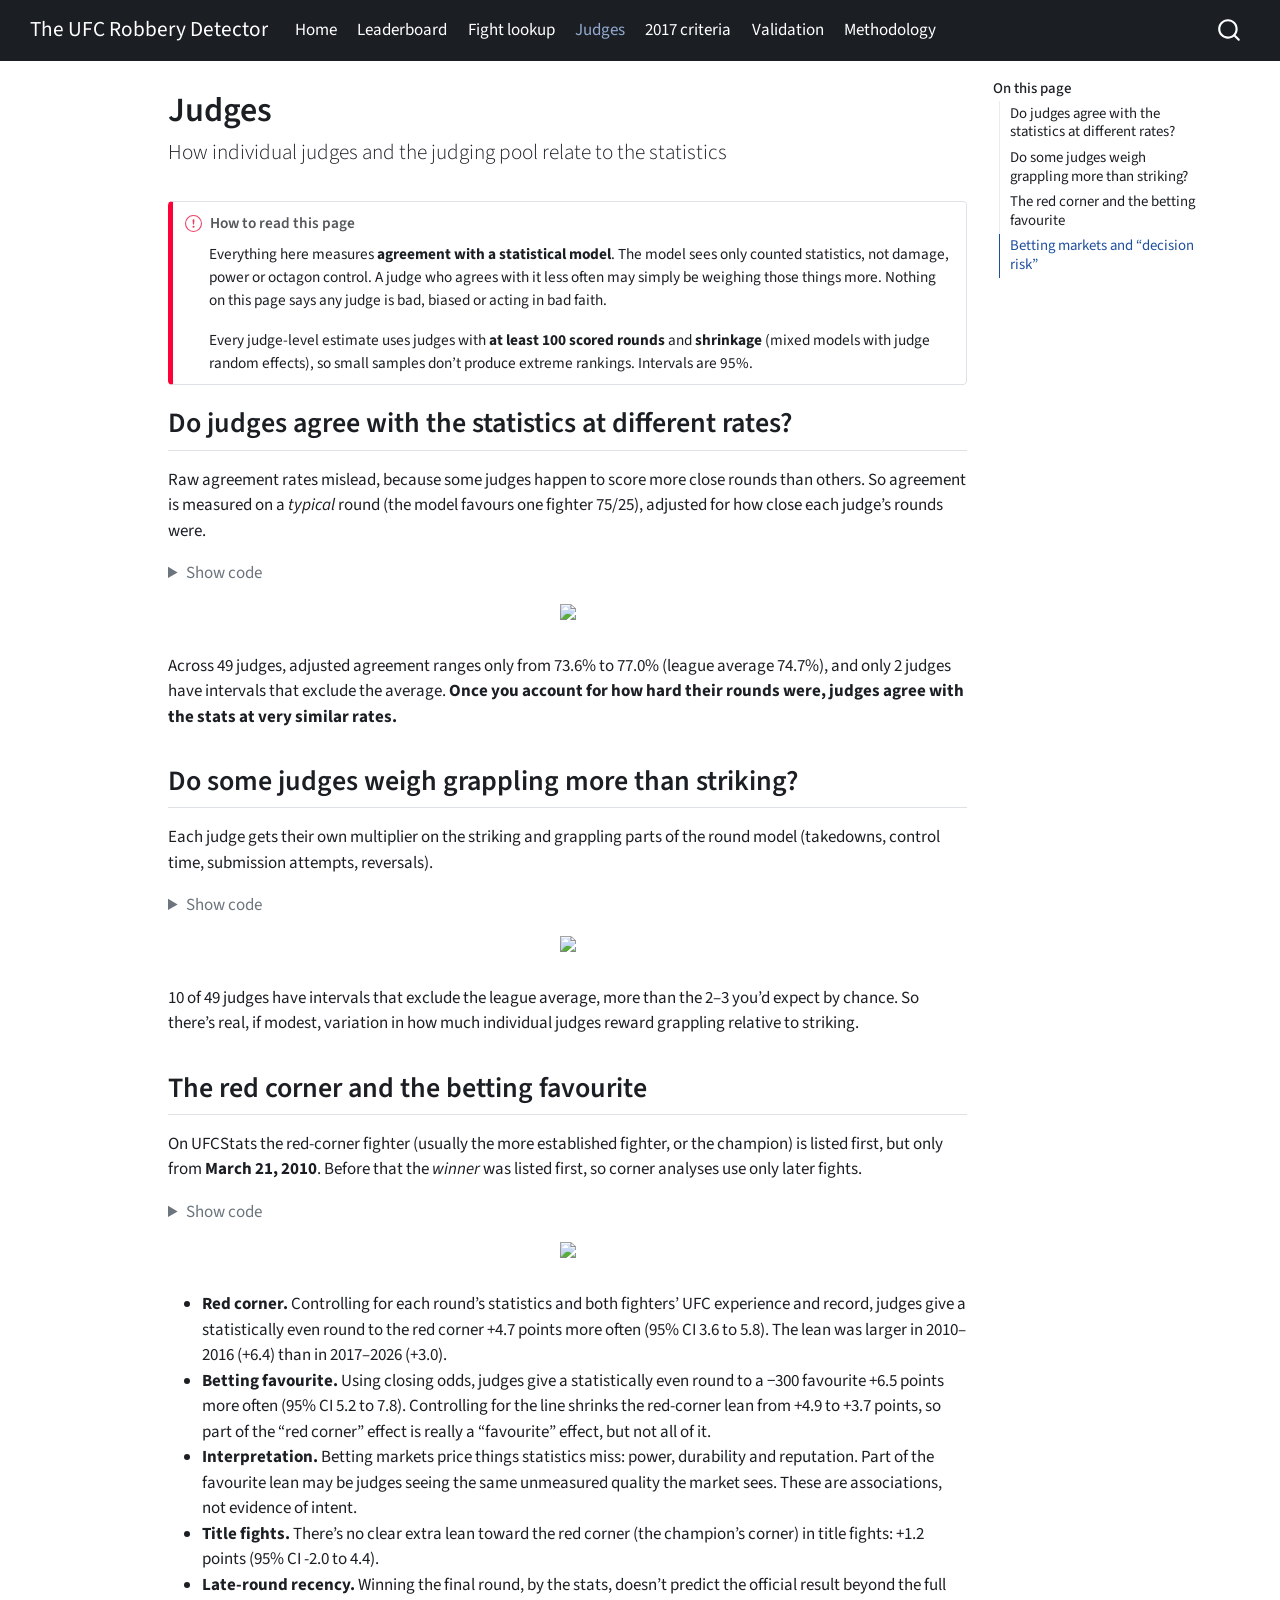
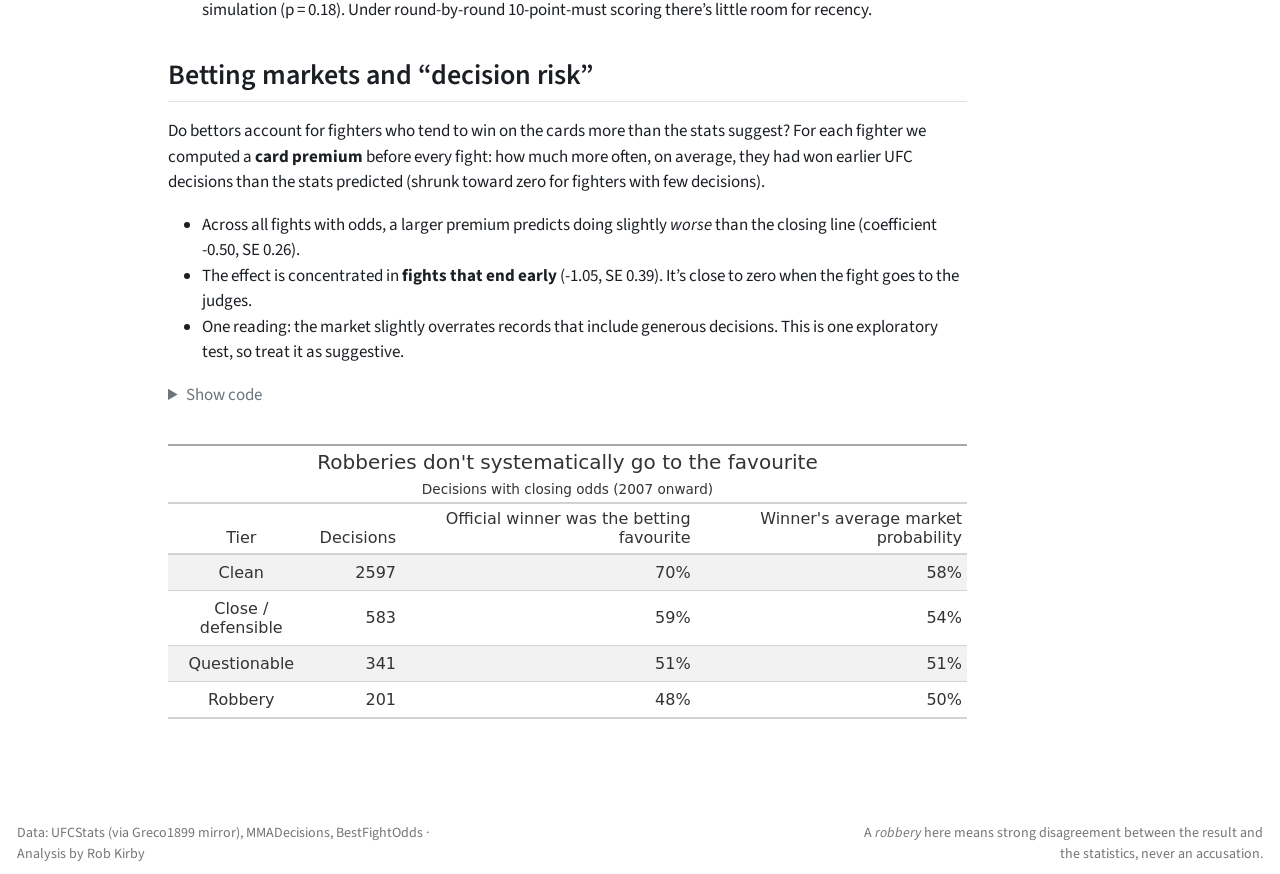
==== docs/judges.html @ ed1aa429 "Phase 7: Quarto site, committed site datasets, generated README Seven-page site (analysis/ -> docs/)" ====
<!DOCTYPE html>
<html xmlns="http://www.w3.org/1999/xhtml" lang="en" xml:lang="en"><head>

<meta charset="utf-8">
<meta name="generator" content="quarto-1.11.9">

<meta name="viewport" content="width=device-width, initial-scale=1.0, user-scalable=yes">


<title>Judges – The UFC Robbery Detector</title>
<style>
/* Default styles provided by pandoc.
** See https://pandoc.org/MANUAL.html#variables-for-html for config info.
*/
span.smallcaps{font-variant: small-caps;}
div.columns{display: flex; gap: 1.5em;}
div.column{flex: auto;}
@media screen {
div.columns{gap: min(4vw, 1.5em);}
div.column{overflow-x: auto;}
}
div.hanging-indent{margin-left: 1.5em; text-indent: -1.5em;}
ul.task-list{list-style: none;}
ul.task-list li input[type="checkbox"] {
  width: 0.8em;
  margin: 0 0.8em 0.2em -1em; /* quarto-specific, see https://github.com/quarto-dev/quarto-cli/issues/4556 */ 
  vertical-align: middle;
}
/* CSS for syntax highlighting */
html { -webkit-text-size-adjust: 100%; }
pre > code.sourceCode { white-space: pre; position: relative; }
pre > code.sourceCode > span { display: inline-block; line-height: 1.25; }
pre > code.sourceCode > span:empty { height: 1.2em; }
.sourceCode { overflow: visible; }
code.sourceCode > span { color: inherit; text-decoration: inherit; }
div.sourceCode { margin: 1em 0; }
pre.sourceCode { margin: 0; }
@media screen {
div.sourceCode { overflow: auto; }
}
@media print {
pre > code.sourceCode { white-space: pre-wrap; }
pre > code.sourceCode > span { text-indent: -5em; padding-left: 5em; }
}
pre.numberSource code
  { counter-reset: source-line 0; }
pre.numberSource code > span
  { position: relative; left: -4em; counter-increment: source-line; }
pre.numberSource code > span > a:first-child::before
  { content: counter(source-line);
    position: relative; left: -1em; text-align: right; vertical-align: baseline;
    border: none; display: inline-block;
    -webkit-touch-callout: none; -webkit-user-select: none;
    -khtml-user-select: none; -moz-user-select: none;
    -ms-user-select: none; user-select: none;
    padding: 0 4px; width: 4em;
  }
pre.numberSource { margin-left: 3em;  padding-left: 4px; }
div.sourceCode
  {   }
@media screen {
pre > code.sourceCode > span > a:first-child::before { text-decoration: underline; }
}
</style>


<script src="site_libs/quarto-nav/quarto-nav.js"></script>
<script src="site_libs/quarto-nav/headroom.min.js"></script>
<script src="site_libs/clipboard/clipboard.min.js"></script>
<script src="site_libs/quarto-search/autocomplete.umd.js"></script>
<script src="site_libs/quarto-search/fuse.min.js"></script>
<script src="site_libs/quarto-search/quarto-search.js"></script>
<meta name="quarto:offset" content="./">
<script src="site_libs/quarto-html/quarto.js" type="module"></script>
<script src="site_libs/quarto-html/tabsets/tabsets.js" type="module"></script>
<script src="site_libs/quarto-html/scrollable-regions/scrollable-regions.js" type="module"></script>
<script src="site_libs/quarto-html/popper.min.js"></script>
<script src="site_libs/quarto-html/tippy.umd.min.js"></script>
<script src="site_libs/quarto-html/anchor.min.js"></script>
<link href="site_libs/quarto-html/tippy.css" rel="stylesheet">
<link href="site_libs/quarto-html/quarto-syntax-highlighting-63b5708e65d6cd79cd7618c58d0c21e7.css" rel="stylesheet" id="quarto-text-highlighting-styles">
<script src="site_libs/bootstrap/bootstrap.min.js"></script>
<link href="site_libs/bootstrap/bootstrap-icons.css" rel="stylesheet">
<link href="site_libs/bootstrap/bootstrap-2d38182e6be079f75345b3a35d7b2d36.min.css" rel="stylesheet" append-hash="true" id="quarto-bootstrap" data-mode="light">
<script id="quarto-search-options" type="application/json">{
  "location": "navbar",
  "copy-button": false,
  "collapse-after": 3,
  "panel-placement": "end",
  "type": "overlay",
  "limit": 50,
  "keyboard-shortcut": [
    "f",
    "/",
    "s"
  ],
  "show-item-context": false,
  "language": {
    "search-no-results-text": "No results",
    "search-matching-documents-text": "matching documents",
    "search-copy-link-title": "Copy link to search",
    "search-hide-matches-text": "Hide additional matches",
    "search-more-match-text": "more match in this document",
    "search-more-matches-text": "more matches in this document",
    "search-clear-button-title": "Clear",
    "search-text-placeholder": "",
    "search-detached-cancel-button-title": "Cancel",
    "search-submit-button-title": "Submit",
    "search-label": "Search"
  }
}</script>
<style>html{ scroll-behavior: smooth; }</style>


</head>

<body class="nav-fixed quarto-light"><a id="quarto-skip-link" class="visually-hidden-focusable" href="#quarto-document-content">Skip to main content</a>

<div id="quarto-search-results"></div>
  <header id="quarto-header" class="headroom fixed-top">
    <nav class="navbar navbar-expand-lg " data-bs-theme="dark" aria-label="Site">
      <div class="navbar-container container-fluid">
      <div class="navbar-brand-container mx-auto">
    <a class="navbar-brand" href="./index.html">
    <span class="navbar-title">The UFC Robbery Detector</span>
    </a>
  </div>
          <button class="navbar-toggler" type="button" data-bs-toggle="collapse" data-bs-target="#navbarCollapse" aria-controls="navbarCollapse" aria-expanded="false" aria-label="Toggle navigation" onclick="if (window.quartoToggleHeadroom) { window.quartoToggleHeadroom(); }">
  <span class="navbar-toggler-icon"></span>
</button>
          <div class="collapse navbar-collapse" id="navbarCollapse">
            <ul class="navbar-nav navbar-nav-scroll me-auto">
  <li class="nav-item">
    <a class="nav-link" href="./index.html"> 
<span class="menu-text">Home</span></a>
  </li>  
  <li class="nav-item">
    <a class="nav-link" href="./leaderboard.html"> 
<span class="menu-text">Leaderboard</span></a>
  </li>  
  <li class="nav-item">
    <a class="nav-link" href="./fight-lookup.html"> 
<span class="menu-text">Fight lookup</span></a>
  </li>  
  <li class="nav-item">
    <a class="nav-link active" href="./judges.html" aria-current="page"> 
<span class="menu-text">Judges</span></a>
  </li>  
  <li class="nav-item">
    <a class="nav-link" href="./criteria-2017.html"> 
<span class="menu-text">2017 criteria</span></a>
  </li>  
  <li class="nav-item">
    <a class="nav-link" href="./validation.html"> 
<span class="menu-text">Validation</span></a>
  </li>  
  <li class="nav-item">
    <a class="nav-link" href="./methodology.html"> 
<span class="menu-text">Methodology</span></a>
  </li>  
</ul>
          </div> <!-- /navcollapse -->
            <div class="quarto-navbar-tools">
</div>
            <div id="quarto-search" class="" title="Search"></div>
      </div> <!-- /container-fluid -->
    </nav>
</header>
<!-- content -->
<div id="quarto-content" class="quarto-container page-columns page-rows-contents page-layout-article page-navbar">
<!-- sidebar -->
<!-- margin-sidebar -->
    <div id="quarto-margin-sidebar" class="sidebar margin-sidebar">
        <nav id="TOC" role="doc-toc" aria-labelledby="toc-title" class="toc-active">
    <h2 id="toc-title">On this page</h2>
   
  <ul class="collapse">
  <li><a href="#do-judges-agree-with-the-statistics-at-different-rates" id="toc-do-judges-agree-with-the-statistics-at-different-rates" class="nav-link active" data-scroll-target="#do-judges-agree-with-the-statistics-at-different-rates">Do judges agree with the statistics at different rates?</a></li>
  <li><a href="#do-some-judges-weigh-grappling-more-than-striking" id="toc-do-some-judges-weigh-grappling-more-than-striking" class="nav-link" data-scroll-target="#do-some-judges-weigh-grappling-more-than-striking">Do some judges weigh grappling more than striking?</a></li>
  <li><a href="#the-red-corner-and-the-betting-favourite" id="toc-the-red-corner-and-the-betting-favourite" class="nav-link" data-scroll-target="#the-red-corner-and-the-betting-favourite">The red corner and the betting favourite</a></li>
  <li><a href="#betting-markets-and-decision-risk" id="toc-betting-markets-and-decision-risk" class="nav-link" data-scroll-target="#betting-markets-and-decision-risk">Betting markets and “decision risk”</a></li>
  </ul>
</nav>
    </div>
<!-- main -->
<main class="content" id="quarto-document-content" tabindex="-1">

<header id="title-block-header" class="quarto-title-block default">
<div class="quarto-title">
<h1 class="title">Judges</h1>
<p class="subtitle lead">How individual judges and the judging pool relate to the statistics</p>
</div>



<div class="quarto-title-meta">

    
  
    
  </div>
  


</header>


<div class="callout callout-style-simple callout-important callout-titled">
<div class="callout-header d-flex align-content-center">
<div class="callout-icon-container">
<i class="callout-icon"></i>
</div>
<div class="callout-title-container flex-fill">
<span class="screen-reader-only">Important</span>How to read this page
</div>
</div>
<div class="callout-body-container callout-body">
<p>Everything here measures <strong>agreement with a statistical model</strong>. The model sees only counted statistics, not damage, power or octagon control. A judge who agrees with it less often may simply be weighing those things more. Nothing on this page says any judge is bad, biased or acting in bad faith.</p>
<p>Every judge-level estimate uses judges with <strong>at least 100 scored rounds</strong> and <strong>shrinkage</strong> (mixed models with judge random effects), so small samples don’t produce extreme rankings. Intervals are 95%.</p>
</div>
</div>
<section id="do-judges-agree-with-the-statistics-at-different-rates" class="level2">
<h2 class="anchored" data-anchor-id="do-judges-agree-with-the-statistics-at-different-rates">Do judges agree with the statistics at different rates?</h2>
<p>Raw agreement rates mislead, because some judges happen to score more close rounds than others. So agreement is measured on a <em>typical</em> round (the model favours one fighter 75/25), adjusted for how close each judge’s rounds were.</p>
<div class="cell" data-layout-align="center">
<details class="code-fold">
<summary>Show code</summary>
<div class="code-copy-outer-scaffold"><div class="sourceCode cell-code" id="cb1"><pre class="sourceCode r code-with-copy"><code class="sourceCode r"><span id="cb1-1"><a href="#cb1-1" aria-hidden="true" tabindex="-1"></a><span class="fu">plot_judge_agreement</span>(ja)</span></code></pre></div><button title="Copy to Clipboard" class="code-copy-button"><i class="bi"></i></button></div>
</details>
<div class="cell-output-display">
<div class="quarto-figure quarto-figure-center">
<figure class="figure">
<p><img src="judges_files/figure-html/agreement-1.png" class="img-fluid quarto-figure quarto-figure-center figure-img" style="width:100.0%"></p>
</figure>
</div>
</div>
</div>
<p>Across 49 judges, adjusted agreement ranges only from 73.6% to 77.0% (league average 74.7%), and only 2 judges have intervals that exclude the average. <strong>Once you account for how hard their rounds were, judges agree with the stats at very similar rates.</strong></p>
</section>
<section id="do-some-judges-weigh-grappling-more-than-striking" class="level2">
<h2 class="anchored" data-anchor-id="do-some-judges-weigh-grappling-more-than-striking">Do some judges weigh grappling more than striking?</h2>
<p>Each judge gets their own multiplier on the striking and grappling parts of the round model (takedowns, control time, submission attempts, reversals).</p>
<div class="cell" data-layout-align="center">
<details class="code-fold">
<summary>Show code</summary>
<div class="code-copy-outer-scaffold"><div class="sourceCode cell-code" id="cb2"><pre class="sourceCode r code-with-copy"><code class="sourceCode r"><span id="cb2-1"><a href="#cb2-1" aria-hidden="true" tabindex="-1"></a><span class="fu">plot_grappling</span>(jt)</span></code></pre></div><button title="Copy to Clipboard" class="code-copy-button"><i class="bi"></i></button></div>
</details>
<div class="cell-output-display">
<div class="quarto-figure quarto-figure-center">
<figure class="figure">
<p><img src="judges_files/figure-html/grappling-1.png" class="img-fluid quarto-figure quarto-figure-center figure-img" style="width:100.0%"></p>
</figure>
</div>
</div>
</div>
<p>10 of 49 judges have intervals that exclude the league average, more than the 2–3 you’d expect by chance. So there’s real, if modest, variation in how much individual judges reward grappling relative to striking.</p>
</section>
<section id="the-red-corner-and-the-betting-favourite" class="level2">
<h2 class="anchored" data-anchor-id="the-red-corner-and-the-betting-favourite">The red corner and the betting favourite</h2>
<p>On UFCStats the red-corner fighter (usually the more established fighter, or the champion) is listed first, but only from <strong>March 21, 2010</strong>. Before that the <em>winner</em> was listed first, so corner analyses use only later fights.</p>
<div class="cell" data-layout-align="center">
<details class="code-fold">
<summary>Show code</summary>
<div class="code-copy-outer-scaffold"><div class="sourceCode cell-code" id="cb3"><pre class="sourceCode r code-with-copy"><code class="sourceCode r"><span id="cb3-1"><a href="#cb3-1" aria-hidden="true" tabindex="-1"></a><span class="fu">plot_corner_favourite</span>(fav)</span></code></pre></div><button title="Copy to Clipboard" class="code-copy-button"><i class="bi"></i></button></div>
</details>
<div class="cell-output-display">
<div class="quarto-figure quarto-figure-center">
<figure class="figure">
<p><img src="judges_files/figure-html/corner-1.png" class="img-fluid quarto-figure quarto-figure-center figure-img" style="width:100.0%"></p>
</figure>
</div>
</div>
</div>
<ul>
<li><strong>Red corner.</strong> Controlling for each round’s statistics and both fighters’ UFC experience and record, judges give a statistically even round to the red corner +4.7 points more often (95% CI 3.6 to 5.8). The lean was larger in 2010–2016 (+6.4) than in 2017–2026 (+3.0).</li>
<li><strong>Betting favourite.</strong> Using closing odds, judges give a statistically even round to a −300 favourite +6.5 points more often (95% CI 5.2 to 7.8). Controlling for the line shrinks the red-corner lean from +4.9 to +3.7 points, so part of the “red corner” effect is really a “favourite” effect, but not all of it.</li>
<li><strong>Interpretation.</strong> Betting markets price things statistics miss: power, durability and reputation. Part of the favourite lean may be judges seeing the same unmeasured quality the market sees. These are associations, not evidence of intent.</li>
<li><strong>Title fights.</strong> There’s no clear extra lean toward the red corner (the champion’s corner) in title fights: +1.2 points (95% CI -2.0 to 4.4).</li>
<li><strong>Late-round recency.</strong> Winning the final round, by the stats, doesn’t predict the official result beyond the full simulation (p = 0.18). Under round-by-round 10-point-must scoring there’s little room for recency.</li>
</ul>
</section>
<section id="betting-markets-and-decision-risk" class="level2">
<h2 class="anchored" data-anchor-id="betting-markets-and-decision-risk">Betting markets and “decision risk”</h2>
<p>Do bettors account for fighters who tend to win on the cards more than the stats suggest? For each fighter we computed a <strong>card premium</strong> before every fight: how much more often, on average, they had won earlier UFC decisions than the stats predicted (shrunk toward zero for fighters with few decisions).</p>
<ul>
<li>Across all fights with odds, a larger premium predicts doing slightly <em>worse</em> than the closing line (coefficient -0.50, SE 0.26).</li>
<li>The effect is concentrated in <strong>fights that end early</strong> (-1.05, SE 0.39). It’s close to zero when the fight goes to the judges.</li>
<li>One reading: the market slightly overrates records that include generous decisions. This is one exploratory test, so treat it as suggestive.</li>
</ul>
<div class="cell" data-layout-align="center">
<details class="code-fold">
<summary>Show code</summary>
<div class="code-copy-outer-scaffold"><div class="sourceCode cell-code" id="cb4"><pre class="sourceCode r code-with-copy"><code class="sourceCode r"><span id="cb4-1"><a href="#cb4-1" aria-hidden="true" tabindex="-1"></a>rm <span class="sc">|&gt;</span> <span class="fu">mutate</span>(<span class="at">tier =</span> <span class="fu">factor</span>(tier, <span class="fu">names</span>(tier_cols))) <span class="sc">|&gt;</span> <span class="fu">arrange</span>(tier) <span class="sc">|&gt;</span></span>
<span id="cb4-2"><a href="#cb4-2" aria-hidden="true" tabindex="-1"></a>  <span class="fu">transmute</span>(<span class="at">Tier =</span> tier, <span class="at">Decisions =</span> n, <span class="st">`</span><span class="at">Official winner was the betting favourite</span><span class="st">`</span> <span class="ot">=</span> winner_was_favourite,</span>
<span id="cb4-3"><a href="#cb4-3" aria-hidden="true" tabindex="-1"></a>            <span class="st">`</span><span class="at">Winner's average market probability</span><span class="st">`</span> <span class="ot">=</span> mean_winner_mkt) <span class="sc">|&gt;</span></span>
<span id="cb4-4"><a href="#cb4-4" aria-hidden="true" tabindex="-1"></a>  <span class="fu">gt</span>() <span class="sc">|&gt;</span> <span class="fu">fmt_percent</span>(<span class="fu">c</span>(<span class="dv">3</span>, <span class="dv">4</span>), <span class="at">decimals =</span> <span class="dv">0</span>) <span class="sc">|&gt;</span></span>
<span id="cb4-5"><a href="#cb4-5" aria-hidden="true" tabindex="-1"></a>  <span class="fu">tab_header</span>(<span class="at">title =</span> <span class="st">"Robberies don't systematically go to the favourite"</span>,</span>
<span id="cb4-6"><a href="#cb4-6" aria-hidden="true" tabindex="-1"></a>             <span class="at">subtitle =</span> <span class="st">"Decisions with closing odds (2007 onward)"</span>)</span></code></pre></div><button title="Copy to Clipboard" class="code-copy-button"><i class="bi"></i></button></div>
</details>
<div class="cell-output-display">
<div id="ylpizyqagm" style="padding-left:0px;padding-right:0px;padding-top:10px;padding-bottom:10px;overflow-x:auto;overflow-y:auto;width:auto;height:auto;">
<style>#ylpizyqagm table {
  font-family: system-ui, 'Segoe UI', Roboto, Helvetica, Arial, sans-serif, 'Apple Color Emoji', 'Segoe UI Emoji', 'Segoe UI Symbol', 'Noto Color Emoji';
  -webkit-font-smoothing: antialiased;
  -moz-osx-font-smoothing: grayscale;
}

#ylpizyqagm thead, #ylpizyqagm tbody, #ylpizyqagm tfoot, #ylpizyqagm tr, #ylpizyqagm td, #ylpizyqagm th {
  border-style: none;
}

#ylpizyqagm p {
  margin: 0;
  padding: 0;
}

#ylpizyqagm .gt_table {
  display: table;
  border-collapse: collapse;
  line-height: normal;
  margin-left: auto;
  margin-right: auto;
  color: #333333;
  font-size: 16px;
  font-weight: normal;
  font-style: normal;
  background-color: #FFFFFF;
  width: auto;
  border-top-style: solid;
  border-top-width: 2px;
  border-top-color: #A8A8A8;
  border-right-style: none;
  border-right-width: 2px;
  border-right-color: #D3D3D3;
  border-bottom-style: solid;
  border-bottom-width: 2px;
  border-bottom-color: #A8A8A8;
  border-left-style: none;
  border-left-width: 2px;
  border-left-color: #D3D3D3;
}

#ylpizyqagm .gt_caption {
  padding-top: 4px;
  padding-bottom: 4px;
}

#ylpizyqagm .gt_title {
  color: #333333;
  font-size: 125%;
  font-weight: initial;
  padding-top: 4px;
  padding-bottom: 4px;
  padding-left: 5px;
  padding-right: 5px;
  border-bottom-color: #FFFFFF;
  border-bottom-width: 0;
}

#ylpizyqagm .gt_subtitle {
  color: #333333;
  font-size: 85%;
  font-weight: initial;
  padding-top: 3px;
  padding-bottom: 5px;
  padding-left: 5px;
  padding-right: 5px;
  border-top-color: #FFFFFF;
  border-top-width: 0;
}

#ylpizyqagm .gt_heading {
  background-color: #FFFFFF;
  text-align: center;
  border-bottom-color: #FFFFFF;
  border-left-style: none;
  border-left-width: 1px;
  border-left-color: #D3D3D3;
  border-right-style: none;
  border-right-width: 1px;
  border-right-color: #D3D3D3;
}

#ylpizyqagm .gt_bottom_border {
  border-bottom-style: solid;
  border-bottom-width: 2px;
  border-bottom-color: #D3D3D3;
}

#ylpizyqagm .gt_col_headings {
  border-top-style: solid;
  border-top-width: 2px;
  border-top-color: #D3D3D3;
  border-bottom-style: solid;
  border-bottom-width: 2px;
  border-bottom-color: #D3D3D3;
  border-left-style: none;
  border-left-width: 1px;
  border-left-color: #D3D3D3;
  border-right-style: none;
  border-right-width: 1px;
  border-right-color: #D3D3D3;
}

#ylpizyqagm .gt_col_heading {
  color: #333333;
  background-color: #FFFFFF;
  font-size: 100%;
  font-weight: normal;
  text-transform: inherit;
  border-left-style: none;
  border-left-width: 1px;
  border-left-color: #D3D3D3;
  border-right-style: none;
  border-right-width: 1px;
  border-right-color: #D3D3D3;
  vertical-align: bottom;
  padding-top: 5px;
  padding-bottom: 6px;
  padding-left: 5px;
  padding-right: 5px;
  overflow-x: hidden;
}

#ylpizyqagm .gt_column_spanner_outer {
  color: #333333;
  background-color: #FFFFFF;
  font-size: 100%;
  font-weight: normal;
  text-transform: inherit;
  padding-top: 0;
  padding-bottom: 0;
  padding-left: 4px;
  padding-right: 4px;
}

#ylpizyqagm .gt_column_spanner_outer:first-child {
  padding-left: 0;
}

#ylpizyqagm .gt_column_spanner_outer:last-child {
  padding-right: 0;
}

#ylpizyqagm .gt_column_spanner {
  border-bottom-style: solid;
  border-bottom-width: 2px;
  border-bottom-color: #D3D3D3;
  vertical-align: bottom;
  padding-top: 5px;
  padding-bottom: 5px;
  overflow-x: hidden;
  display: inline-block;
  width: 100%;
}

#ylpizyqagm .gt_spanner_row {
  border-bottom-style: hidden;
}

#ylpizyqagm .gt_group_heading {
  padding-top: 8px;
  padding-bottom: 8px;
  padding-left: 5px;
  padding-right: 5px;
  color: #333333;
  background-color: #FFFFFF;
  font-size: 100%;
  font-weight: initial;
  text-transform: inherit;
  border-top-style: solid;
  border-top-width: 2px;
  border-top-color: #D3D3D3;
  border-bottom-style: solid;
  border-bottom-width: 2px;
  border-bottom-color: #D3D3D3;
  border-left-style: none;
  border-left-width: 1px;
  border-left-color: #D3D3D3;
  border-right-style: none;
  border-right-width: 1px;
  border-right-color: #D3D3D3;
  vertical-align: middle;
  text-align: left;
}

#ylpizyqagm .gt_empty_group_heading {
  padding: 0.5px;
  color: #333333;
  background-color: #FFFFFF;
  font-size: 100%;
  font-weight: initial;
  border-top-style: solid;
  border-top-width: 2px;
  border-top-color: #D3D3D3;
  border-bottom-style: solid;
  border-bottom-width: 2px;
  border-bottom-color: #D3D3D3;
  vertical-align: middle;
}

#ylpizyqagm .gt_from_md > :first-child {
  margin-top: 0;
}

#ylpizyqagm .gt_from_md > :last-child {
  margin-bottom: 0;
}

#ylpizyqagm .gt_row {
  padding-top: 8px;
  padding-bottom: 8px;
  padding-left: 5px;
  padding-right: 5px;
  margin: 10px;
  border-top-style: solid;
  border-top-width: 1px;
  border-top-color: #D3D3D3;
  border-left-style: none;
  border-left-width: 1px;
  border-left-color: #D3D3D3;
  border-right-style: none;
  border-right-width: 1px;
  border-right-color: #D3D3D3;
  vertical-align: middle;
  overflow-x: hidden;
}

#ylpizyqagm .gt_stub {
  color: #333333;
  background-color: #FFFFFF;
  font-size: 100%;
  font-weight: initial;
  text-transform: inherit;
  border-right-style: solid;
  border-right-width: 2px;
  border-right-color: #D3D3D3;
  padding-left: 5px;
  padding-right: 5px;
}

#ylpizyqagm .gt_stub_row_group {
  color: #333333;
  background-color: #FFFFFF;
  font-size: 100%;
  font-weight: initial;
  text-transform: inherit;
  border-right-style: solid;
  border-right-width: 2px;
  border-right-color: #D3D3D3;
  padding-left: 5px;
  padding-right: 5px;
  vertical-align: top;
}

#ylpizyqagm .gt_row_group_first td {
  border-top-width: 2px;
}

#ylpizyqagm .gt_row_group_first th {
  border-top-width: 2px;
}

#ylpizyqagm .gt_summary_row {
  color: #333333;
  background-color: #FFFFFF;
  text-transform: inherit;
  padding-top: 8px;
  padding-bottom: 8px;
  padding-left: 5px;
  padding-right: 5px;
}

#ylpizyqagm .gt_first_summary_row {
  border-top-style: solid;
  border-top-color: #D3D3D3;
}

#ylpizyqagm .gt_first_summary_row.thick {
  border-top-width: 2px;
}

#ylpizyqagm .gt_last_summary_row {
  padding-top: 8px;
  padding-bottom: 8px;
  padding-left: 5px;
  padding-right: 5px;
  border-bottom-style: solid;
  border-bottom-width: 2px;
  border-bottom-color: #D3D3D3;
}

#ylpizyqagm .gt_grand_summary_row {
  color: #333333;
  background-color: #FFFFFF;
  text-transform: inherit;
  padding-top: 8px;
  padding-bottom: 8px;
  padding-left: 5px;
  padding-right: 5px;
}

#ylpizyqagm .gt_first_grand_summary_row {
  padding-top: 8px;
  padding-bottom: 8px;
  padding-left: 5px;
  padding-right: 5px;
  border-top-style: double;
  border-top-width: 6px;
  border-top-color: #D3D3D3;
}

#ylpizyqagm .gt_last_grand_summary_row_top {
  padding-top: 8px;
  padding-bottom: 8px;
  padding-left: 5px;
  padding-right: 5px;
  border-bottom-style: double;
  border-bottom-width: 6px;
  border-bottom-color: #D3D3D3;
}

#ylpizyqagm .gt_striped {
  background-color: rgba(128, 128, 128, 0.05);
}

#ylpizyqagm .gt_table_body {
  border-top-style: solid;
  border-top-width: 2px;
  border-top-color: #D3D3D3;
  border-bottom-style: solid;
  border-bottom-width: 2px;
  border-bottom-color: #D3D3D3;
}

#ylpizyqagm .gt_footnotes {
  color: #333333;
  background-color: #FFFFFF;
  border-bottom-style: none;
  border-bottom-width: 2px;
  border-bottom-color: #D3D3D3;
  border-left-style: none;
  border-left-width: 2px;
  border-left-color: #D3D3D3;
  border-right-style: none;
  border-right-width: 2px;
  border-right-color: #D3D3D3;
}

#ylpizyqagm .gt_footnote {
  margin: 0px;
  font-size: 90%;
  padding-top: 4px;
  padding-bottom: 4px;
  padding-left: 5px;
  padding-right: 5px;
}

#ylpizyqagm .gt_sourcenotes {
  color: #333333;
  background-color: #FFFFFF;
  border-bottom-style: none;
  border-bottom-width: 2px;
  border-bottom-color: #D3D3D3;
  border-left-style: none;
  border-left-width: 2px;
  border-left-color: #D3D3D3;
  border-right-style: none;
  border-right-width: 2px;
  border-right-color: #D3D3D3;
}

#ylpizyqagm .gt_sourcenote {
  font-size: 90%;
  padding-top: 4px;
  padding-bottom: 4px;
  padding-left: 5px;
  padding-right: 5px;
}

#ylpizyqagm .gt_left {
  text-align: left;
}

#ylpizyqagm .gt_center {
  text-align: center;
}

#ylpizyqagm .gt_right {
  text-align: right;
  font-variant-numeric: tabular-nums;
}

#ylpizyqagm .gt_font_normal {
  font-weight: normal;
}

#ylpizyqagm .gt_font_bold {
  font-weight: bold;
}

#ylpizyqagm .gt_font_italic {
  font-style: italic;
}

#ylpizyqagm .gt_super {
  font-size: 65%;
}

#ylpizyqagm .gt_footnote_marks {
  font-size: 75%;
  vertical-align: 0.4em;
  position: initial;
}

#ylpizyqagm .gt_asterisk {
  font-size: 100%;
  vertical-align: 0;
}

#ylpizyqagm .gt_indent_1 {
  text-indent: 5px;
}

#ylpizyqagm .gt_indent_2 {
  text-indent: 10px;
}

#ylpizyqagm .gt_indent_3 {
  text-indent: 15px;
}

#ylpizyqagm .gt_indent_4 {
  text-indent: 20px;
}

#ylpizyqagm .gt_indent_5 {
  text-indent: 25px;
}

#ylpizyqagm .katex-display {
  display: inline-flex !important;
  margin-bottom: 0.75em !important;
}

#ylpizyqagm div.Reactable > div.rt-table > div.rt-thead > div.rt-tr.rt-tr-group-header > div.rt-th-group:after {
  height: 0px !important;
}
</style>

<table class="gt_table caption-top table table-sm table-striped small" data-quarto-bootstrap="false">
<thead>
<tr class="gt_heading header">
<td colspan="4" class="gt_heading gt_title gt_font_normal">Robberies don't systematically go to the favourite</td>
</tr>
<tr class="gt_heading even">
<td colspan="4" class="gt_heading gt_subtitle gt_font_normal gt_bottom_border">Decisions with closing odds (2007 onward)</td>
</tr>
<tr class="gt_col_headings header">
<th id="Tier" class="gt_col_heading gt_columns_bottom_border gt_center" data-quarto-table-cell-role="th" scope="col">Tier</th>
<th id="Decisions" class="gt_col_heading gt_columns_bottom_border gt_right" data-quarto-table-cell-role="th" scope="col">Decisions</th>
<th id="Official-winner-was-the-betting-favourite" class="gt_col_heading gt_columns_bottom_border gt_right" data-quarto-table-cell-role="th" scope="col">Official winner was the betting favourite</th>
<th id="Winner's-average-market-probability" class="gt_col_heading gt_columns_bottom_border gt_right" data-quarto-table-cell-role="th" scope="col">Winner's average market probability</th>
</tr>
</thead>
<tbody class="gt_table_body">
<tr class="odd">
<td class="gt_row gt_center" headers="Tier">Clean</td>
<td class="gt_row gt_right" headers="Decisions">2597</td>
<td class="gt_row gt_right" headers="Official-winner-was-the-betting-favourite">70%</td>
<td class="gt_row gt_right" headers="Winner's-average-market-probability">58%</td>
</tr>
<tr class="even">
<td class="gt_row gt_center" headers="Tier">Close / defensible</td>
<td class="gt_row gt_right" headers="Decisions">583</td>
<td class="gt_row gt_right" headers="Official-winner-was-the-betting-favourite">59%</td>
<td class="gt_row gt_right" headers="Winner's-average-market-probability">54%</td>
</tr>
<tr class="odd">
<td class="gt_row gt_center" headers="Tier">Questionable</td>
<td class="gt_row gt_right" headers="Decisions">341</td>
<td class="gt_row gt_right" headers="Official-winner-was-the-betting-favourite">51%</td>
<td class="gt_row gt_right" headers="Winner's-average-market-probability">51%</td>
</tr>
<tr class="even">
<td class="gt_row gt_center" headers="Tier">Robbery</td>
<td class="gt_row gt_right" headers="Decisions">201</td>
<td class="gt_row gt_right" headers="Official-winner-was-the-betting-favourite">48%</td>
<td class="gt_row gt_right" headers="Winner's-average-market-probability">50%</td>
</tr>
</tbody>
</table>

</div>
</div>
</div>


</section>

</main> <!-- /main -->
<script id="quarto-html-after-body" type="application/javascript">
  window.document.addEventListener("DOMContentLoaded", function (event) {
    const icon = "";
    const anchorJS = new window.AnchorJS();
    anchorJS.options = {
      placement: 'right',
      icon: icon
    };
    anchorJS.add('.anchored');
    const isCodeAnnotation = (el) => {
      for (const clz of el.classList) {
        if (clz.startsWith('code-annotation-')) {                     
          return true;
        }
      }
      return false;
    }
    const onCopySuccess = function(e) {
      // button target
      const button = e.trigger;
      // don't keep focus
      button.blur();
      // flash "checked"
      button.classList.add('code-copy-button-checked');
      var currentTitle = button.getAttribute("title");
      button.setAttribute("title", "Copied!");
      let tooltip;
      if (window.bootstrap) {
        button.setAttribute("data-bs-toggle", "tooltip");
        button.setAttribute("data-bs-placement", "left");
        button.setAttribute("data-bs-title", "Copied!");
        tooltip = new bootstrap.Tooltip(button, 
          { trigger: "manual", 
            customClass: "code-copy-button-tooltip",
            offset: [0, -8]});
        tooltip.show();    
      }
      setTimeout(function() {
        if (tooltip) {
          tooltip.hide();
          button.removeAttribute("data-bs-title");
          button.removeAttribute("data-bs-toggle");
          button.removeAttribute("data-bs-placement");
        }
        button.setAttribute("title", currentTitle);
        button.classList.remove('code-copy-button-checked');
      }, 1000);
      // clear code selection
      e.clearSelection();
    }
    const getTextToCopy = function(trigger) {
      const outerScaffold = trigger.parentElement.cloneNode(true);
      const codeEl = outerScaffold.querySelector('code');
      for (const childEl of codeEl.children) {
        if (isCodeAnnotation(childEl)) {
          childEl.remove();
        }
      }
      return codeEl.innerText;
    }
    const clipboard = new window.ClipboardJS('.code-copy-button:not([data-in-quarto-modal])', {
      text: getTextToCopy
    });
    clipboard.on('success', onCopySuccess);
    if (window.document.getElementById('quarto-embedded-source-code-modal')) {
      const clipboardModal = new window.ClipboardJS('.code-copy-button[data-in-quarto-modal]', {
        text: getTextToCopy,
        container: window.document.getElementById('quarto-embedded-source-code-modal')
      });
      clipboardModal.on('success', onCopySuccess);
    }
      var localhostRegex = new RegExp(/^(?:http|https):\/\/localhost\:?[0-9]*\//);
      var mailtoRegex = new RegExp(/^mailto:/);
        var filterRegex = new RegExp('/' + window.location.host + '/');
      const newWindowLabel = "(opens in a new tab)";
      const newWindowNoteId = "quarto-ext-newwindow-label";
      // Links reference one hidden label through aria-describedby, so the
      // announcement never changes their accessible name.
      var describeNewWindow = (link) => {
        if (!window.document.getElementById(newWindowNoteId)) {
          var newWindowNote = window.document.createElement("span");
          newWindowNote.id = newWindowNoteId;
          newWindowNote.hidden = true;
          newWindowNote.textContent = newWindowLabel;
          window.document.body.appendChild(newWindowNote);
        }
        var describedBy = (link.getAttribute("aria-describedby") || "").split(/\s+/).filter(Boolean);
        if (!describedBy.includes(newWindowNoteId)) {
          describedBy.push(newWindowNoteId);
          link.setAttribute("aria-describedby", describedBy.join(" "));
        }
      }
      var isInternal = (href) => {
          return filterRegex.test(href) || localhostRegex.test(href) || mailtoRegex.test(href);
      }
      // Inspect non-navigation links and adorn them if external
      window.quartoDecorateExternalLinks = function (root) {
     var links = (root || window.document).querySelectorAll('a[href]:not(.nav-link):not(.navbar-brand):not(.toc-action):not(.sidebar-link):not(.sidebar-item-toggle):not(.pagination-link):not(.no-external):not([aria-hidden]):not(.dropdown-item):not(.quarto-navigation-tool):not(.about-link)');
      for (var i=0; i<links.length; i++) {
        const link = links[i];
        if (!isInternal(link.href)) {
          // undo the damage that might have been done by quarto-nav.js in the case of
          // links that we want to consider external
          if (link.dataset.originalHref !== undefined) {
            link.href = link.dataset.originalHref;
          }
            // target, if specified
            link.setAttribute("target", "_blank");
            if (link.getAttribute("rel") === null) {
              link.setAttribute("rel", "noopener");
            }
            describeNewWindow(link);
          if (!link.classList.contains('no-external-icon')) {
          }
        }
      }
      };
      window.quartoDecorateExternalLinks(window.document);
    // Esc closes the popup (WCAG 1.4.13) and focus leaving both trigger and
    // popup closes it (WCAG 2.4.11); tippy handles neither for interactive popups.
    const hideOnEscAndFocusOut = {
      name: 'hideOnEscAndFocusOut',
      defaultValue: true,
      fn(instance) {
        const dismiss = () => {
          // A show scheduled by the trigger delay would otherwise reopen it
          instance.clearDelayTimeouts();
          instance.hide();
        };
        const onKeyDown = (event) => {
          if (event.key !== 'Escape') {
            return;
          }
          // Keep Esc from also reaching page handlers (e.g. reveal.js overview),
          // except an open reveal.js slide menu, which Esc should close too.
          // The menu handles keys only when its keyboard option is on.
          const menuHandlesEsc = window.Reveal?.getPlugin?.('menu')?.isOpen() &&
            window.Reveal.getConfig().menu?.keyboard !== false;
          if (!menuHandlesEsc) {
            event.stopPropagation();
          }
          if (instance.popper.contains(window.document.activeElement)) {
            // Disabled while refocusing so the focus trigger does not reopen it
            instance.disable();
            instance.reference.focus();
            instance.enable();
          }
          dismiss();
        };
        const onFocusOut = (event) => {
          const target = event.relatedTarget;
          if (target && !instance.reference.contains(target) &&
              !instance.popper.contains(target)) {
            dismiss();
          }
        };
        // On the trigger too: a click trigger (code-annotations: select) has no
        // blur handling. Attached for the instance's lifetime so leaving the
        // trigger also cancels a show still pending on the trigger delay.
        instance.reference.addEventListener('focusout', onFocusOut);
        return {
          onShow() {
            window.document.addEventListener('keydown', onKeyDown, true);
            instance.popper.addEventListener('focusout', onFocusOut);
          },
          onHide() {
            window.document.removeEventListener('keydown', onKeyDown, true);
            instance.popper.removeEventListener('focusout', onFocusOut);
          },
          onDestroy() {
            instance.reference.removeEventListener('focusout', onFocusOut);
          },
        };
      },
    };
    function tippyHover(el, contentFn, onTriggerFn, onUntriggerFn) {
      const config = {
        allowHTML: true,
        maxWidth: 500,
        delay: 100,
        arrow: false,
        appendTo: function(el) {
            return el.parentElement;
        },
        interactive: true,
        interactiveBorder: 10,
        theme: 'quarto',
        placement: 'bottom-start',
        plugins: [hideOnEscAndFocusOut],
      };
      if (contentFn) {
        config.content = contentFn;
      }
      if (onTriggerFn) {
        config.onTrigger = onTriggerFn;
      }
      if (onUntriggerFn) {
        config.onUntrigger = onUntriggerFn;
      }
      window.tippy(el, config); 
    }
    const noterefs = window.document.querySelectorAll('a[role="doc-noteref"]');
    for (var i=0; i<noterefs.length; i++) {
      const ref = noterefs[i];
      tippyHover(ref, function() {
        // use id or data attribute instead here
        let href = ref.getAttribute('data-footnote-href') || ref.getAttribute('href');
        try { href = new URL(href).hash; } catch {}
        const id = href.replace(/^#\/?/, "");
        const note = window.document.getElementById(id);
        if (note) {
          return note.innerHTML;
        } else {
          return "";
        }
      });
    }
    const xrefs = window.document.querySelectorAll('a.quarto-xref');
    const processXRef = (id, note) => {
      // Strip column container classes
      const stripColumnClz = (el) => {
        el.classList.remove("page-full", "page-columns");
        if (el.children) {
          for (const child of el.children) {
            stripColumnClz(child);
          }
        }
      }
      stripColumnClz(note)
      if (id === null || id.startsWith('sec-')) {
        // Special case sections, only their first couple elements
        const container = document.createElement("div");
        if (note.children && note.children.length > 2) {
          container.appendChild(note.children[0].cloneNode(true));
          for (let i = 1; i < note.children.length; i++) {
            const child = note.children[i];
            if (child.tagName === "P" && child.innerText === "") {
              continue;
            } else {
              container.appendChild(child.cloneNode(true));
              break;
            }
          }
          if (window.Quarto?.typesetMath) {
            window.Quarto.typesetMath(container);
          }
          return container.innerHTML
        } else {
          if (window.Quarto?.typesetMath) {
            window.Quarto.typesetMath(note);
          }
          return note.innerHTML;
        }
      } else {
        // Remove any anchor links if they are present
        const anchorLink = note.querySelector('a.anchorjs-link');
        if (anchorLink) {
          anchorLink.remove();
        }
        if (window.Quarto?.typesetMath) {
          window.Quarto.typesetMath(note);
        }
        if (note.classList.contains("callout")) {
          return note.outerHTML;
        } else {
          return note.innerHTML;
        }
      }
    }
    for (var i=0; i<xrefs.length; i++) {
      const xref = xrefs[i];
      tippyHover(xref, undefined, function(instance) {
        instance.disable();
        let url = xref.getAttribute('href');
        let hash = undefined; 
        if (url.startsWith('#')) {
          hash = url;
        } else {
          try { hash = new URL(url).hash; } catch {}
        }
        if (hash) {
          const id = hash.replace(/^#\/?/, "");
          const note = window.document.getElementById(id);
          if (note !== null) {
            try {
              const html = processXRef(id, note.cloneNode(true));
              instance.setContent(html);
            } finally {
              instance.enable();
              instance.show();
            }
          } else {
            // See if we can fetch this
            fetch(url.split('#')[0])
            .then(res => res.text())
            .then(html => {
              const parser = new DOMParser();
              const htmlDoc = parser.parseFromString(html, "text/html");
              const note = htmlDoc.getElementById(id);
              if (note !== null) {
                const html = processXRef(id, note);
                instance.setContent(html);
              } 
            }).finally(() => {
              instance.enable();
              instance.show();
            });
          }
        } else {
          // See if we can fetch a full url (with no hash to target)
          // This is a special case and we should probably do some content thinning / targeting
          fetch(url)
          .then(res => res.text())
          .then(html => {
            const parser = new DOMParser();
            const htmlDoc = parser.parseFromString(html, "text/html");
            const note = htmlDoc.querySelector('main.content');
            if (note !== null) {
              // This should only happen for chapter cross references
              // (since there is no id in the URL)
              // remove the first header
              if (note.children.length > 0 && note.children[0].tagName === "HEADER") {
                note.children[0].remove();
              }
              const html = processXRef(null, note);
              instance.setContent(html);
            } 
          }).finally(() => {
            instance.enable();
            instance.show();
          });
        }
      }, function(instance) {
      });
    }
        let selectedAnnoteEl;
        const selectorForAnnotation = ( cell, annotation) => {
          let cellAttr = 'data-code-cell="' + cell + '"';
          let lineAttr = 'data-code-annotation="' +  annotation + '"';
          const selector = 'span[' + cellAttr + '][' + lineAttr + ']';
          return selector;
        }
        const selectCodeLines = (annoteEl) => {
          const doc = window.document;
          const targetCell = annoteEl.getAttribute("data-target-cell");
          const targetAnnotation = annoteEl.getAttribute("data-target-annotation");
          const annoteSpan = window.document.querySelector(selectorForAnnotation(targetCell, targetAnnotation));
          const lines = annoteSpan.getAttribute("data-code-lines").split(",");
          const lineIds = lines.map((line) => {
            return targetCell + "-" + line;
          })
          // Each band is positioned against its own containing block, which is
          // not the offsetParent of the lines, so place it from client rects.
          const placeBand = (band, firstEl, lastEl, codeBlock) => {
            const container = band.offsetParent;
            if (container === null) {
              return;
            }
            const containerRect = container.getBoundingClientRect();
            // Reveal.js scales slides with a transform, so convert client
            // pixels back to the CSS pixels of the container.
            const scale = containerRect.height / container.offsetHeight || 1;
            const firstRect = firstEl.getBoundingClientRect();
            const lastRect = lastEl.getBoundingClientRect();
            const top = (firstRect.top - containerRect.top) / scale - container.clientTop + container.scrollTop;
            const height = (lastRect.bottom - firstRect.top) / scale;
            band.style.top = top - 2 + "px";
            band.style.height = height + 4 + "px";
            if (codeBlock) {
              // Without the copy button wrapper, the containing block is wider
              // than the code block, so span the code block explicitly.
              const blockRect = codeBlock.getBoundingClientRect();
              band.style.left = (blockRect.left - containerRect.left) / scale - container.clientLeft + container.scrollLeft + "px";
              band.style.width = blockRect.width / scale + "px";
            }
          };
          if (lineIds.length > 0) {
            const el = window.document.getElementById(lineIds[0]);
            const lastEl = window.document.getElementById(lineIds[lineIds.length - 1]);
            const parent = el.parentElement.parentElement;
            // cook up a div (if necessary) and position it
            let div = window.document.getElementById("code-annotation-line-highlight");
            if (div === null) {
              div = window.document.createElement("div");
              div.setAttribute("id", "code-annotation-line-highlight");
              div.style.position = 'absolute';
              parent.appendChild(div);
            }
            placeBand(div, el, lastEl, parent.closest("div.sourceCode") || parent);
            let gutterDiv = window.document.getElementById("code-annotation-line-highlight-gutter");
            if (gutterDiv === null) {
              gutterDiv = window.document.createElement("div");
              gutterDiv.setAttribute("id", "code-annotation-line-highlight-gutter");
              gutterDiv.style.position = 'absolute';
              const codeCell = window.document.getElementById(targetCell);
              const gutter = codeCell.querySelector('.code-annotation-gutter');
              gutter.appendChild(gutterDiv);
            }
            placeBand(gutterDiv, el, lastEl);
            selectedAnnoteEl = annoteEl;
          }
        };
        const unselectCodeLines = () => {
          const elementsIds = ["code-annotation-line-highlight", "code-annotation-line-highlight-gutter"];
          elementsIds.forEach((elId) => {
            const div = window.document.getElementById(elId);
            if (div) {
              div.remove();
            }
          });
          selectedAnnoteEl = undefined;
        };
          // Handle positioning of the toggle
      window.addEventListener(
        "resize",
        throttle(() => {
          elRect = undefined;
          if (selectedAnnoteEl) {
            selectCodeLines(selectedAnnoteEl);
          }
        }, 10)
      );
      function throttle(fn, ms) {
      let throttle = false;
      let timer;
        return (...args) => {
          if(!throttle) { // first call gets through
              fn.apply(this, args);
              throttle = true;
          } else { // all the others get throttled
              if(timer) clearTimeout(timer); // cancel #2
              timer = setTimeout(() => {
                fn.apply(this, args);
                timer = throttle = false;
              }, ms);
          }
        };
      }
        // Attach click handler to the DT
        const annoteDls = window.document.querySelectorAll('dt[data-target-cell]');
        for (const annoteDlNode of annoteDls) {
          annoteDlNode.addEventListener('click', (event) => {
            const clickedEl = event.target;
            if (clickedEl !== selectedAnnoteEl) {
              unselectCodeLines();
              const activeEl = window.document.querySelector('dt[data-target-cell].code-annotation-active');
              if (activeEl) {
                activeEl.classList.remove('code-annotation-active');
              }
              selectCodeLines(clickedEl);
              clickedEl.classList.add('code-annotation-active');
            } else {
              // Unselect the line
              unselectCodeLines();
              clickedEl.classList.remove('code-annotation-active');
            }
          });
        }
    const findCites = (el) => {
      const parentEl = el.parentElement;
      if (parentEl) {
        const cites = parentEl.dataset.cites;
        if (cites) {
          return {
            el,
            cites: cites.split(' ')
          };
        } else {
          return findCites(el.parentElement)
        }
      } else {
        return undefined;
      }
    };
    var bibliorefs = window.document.querySelectorAll('a[role="doc-biblioref"]');
    for (var i=0; i<bibliorefs.length; i++) {
      const ref = bibliorefs[i];
      const citeInfo = findCites(ref);
      if (citeInfo) {
        tippyHover(citeInfo.el, function() {
          var popup = window.document.createElement('div');
          citeInfo.cites.forEach(function(cite) {
            var citeDiv = window.document.createElement('div');
            citeDiv.classList.add('hanging-indent');
            citeDiv.classList.add('csl-entry');
            var biblioDiv = window.document.getElementById('ref-' + cite);
            if (biblioDiv) {
              citeDiv.innerHTML = biblioDiv.innerHTML;
            }
            popup.appendChild(citeDiv);
          });
          return popup.innerHTML;
        });
      }
    }
  });
  </script>
  <script type="application/javascript">
  window.quartoScrollableRegionsLabels = {"code":"Scrollable code","output":"Scrollable output"};
  </script>
</div> <!-- /content -->
<footer class="footer">
  <div class="nav-footer">
    <div class="nav-footer-left">
<p>Data: UFCStats (via Greco1899 mirror), MMADecisions, BestFightOdds · Analysis by Rob Kirby</p>
</div>   
    <div class="nav-footer-center">
      &nbsp;
    </div>
    <div class="nav-footer-right">
<p>A <em>robbery</em> here means strong disagreement between the result and the statistics, never an accusation.</p>
</div>
  </div>
</footer>




<script src="site_libs/quarto-html/zenscroll-min.js"></script>
</body></html>
---- docs/site_libs/quarto-html/tippy.css ----
.tippy-box[data-animation=fade][data-state=hidden]{opacity:0}[data-tippy-root]{max-width:calc(100vw - 10px)}.tippy-box{position:relative;background-color:#333;color:#fff;border-radius:4px;font-size:14px;line-height:1.4;white-space:normal;outline:0;transition-property:transform,visibility,opacity}.tippy-box[data-placement^=top]>.tippy-arrow{bottom:0}.tippy-box[data-placement^=top]>.tippy-arrow:before{bottom:-7px;left:0;border-width:8px 8px 0;border-top-color:initial;transform-origin:center top}.tippy-box[data-placement^=bottom]>.tippy-arrow{top:0}.tippy-box[data-placement^=bottom]>.tippy-arrow:before{top:-7px;left:0;border-width:0 8px 8px;border-bottom-color:initial;transform-origin:center bottom}.tippy-box[data-placement^=left]>.tippy-arrow{right:0}.tippy-box[data-placement^=left]>.tippy-arrow:before{border-width:8px 0 8px 8px;border-left-color:initial;right:-7px;transform-origin:center left}.tippy-box[data-placement^=right]>.tippy-arrow{left:0}.tippy-box[data-placement^=right]>.tippy-arrow:before{left:-7px;border-width:8px 8px 8px 0;border-right-color:initial;transform-origin:center right}.tippy-box[data-inertia][data-state=visible]{transition-timing-function:cubic-bezier(.54,1.5,.38,1.11)}.tippy-arrow{width:16px;height:16px;color:#333}.tippy-arrow:before{content:"";position:absolute;border-color:transparent;border-style:solid}.tippy-content{position:relative;padding:5px 9px;z-index:1}
---- docs/site_libs/quarto-html/quarto-syntax-highlighting-63b5708e65d6cd79cd7618c58d0c21e7.css ----
/* quarto syntax highlight colors */
:root {
  --quarto-hl-ot-color: #003B4F;
  --quarto-hl-at-color: #657422;
  --quarto-hl-ss-color: #20794D;
  --quarto-hl-an-color: #5E5E5E;
  --quarto-hl-fu-color: #4758AB;
  --quarto-hl-st-color: #20794D;
  --quarto-hl-cf-color: #003B4F;
  --quarto-hl-op-color: #5E5E5E;
  --quarto-hl-er-color: #AD0000;
  --quarto-hl-bn-color: #AD0000;
  --quarto-hl-al-color: #AD0000;
  --quarto-hl-va-color: #111111;
  --quarto-hl-bu-color: inherit;
  --quarto-hl-ex-color: inherit;
  --quarto-hl-pp-color: #AD0000;
  --quarto-hl-in-color: #5E5E5E;
  --quarto-hl-vs-color: #20794D;
  --quarto-hl-wa-color: #5E5E5E;
  --quarto-hl-do-color: #5E5E5E;
  --quarto-hl-im-color: #00769E;
  --quarto-hl-ch-color: #20794D;
  --quarto-hl-dt-color: #AD0000;
  --quarto-hl-fl-color: #AD0000;
  --quarto-hl-co-color: #5E5E5E;
  --quarto-hl-cv-color: #5E5E5E;
  --quarto-hl-cn-color: #8f5902;
  --quarto-hl-sc-color: #5E5E5E;
  --quarto-hl-dv-color: #AD0000;
  --quarto-hl-kw-color: #003B4F;
}

/* other quarto variables */
:root {
  --quarto-font-monospace: SFMono-Regular, Menlo, Monaco, Consolas, "Liberation Mono", "Courier New", monospace;
}

/* syntax highlight based on Pandoc's rules */
pre > code.sourceCode > span {
  color: #003B4F;
}

code.sourceCode > span {
  color: #003B4F;
}

div.sourceCode,
div.sourceCode pre.sourceCode {
  color: #003B4F;
}

/* Normal */
code span {
  color: #003B4F;
}

/* Alert */
code span.al {
  color: #AD0000;
  font-style: inherit;
}

/* Annotation */
code span.an {
  color: #5E5E5E;
  font-style: inherit;
}

/* Attribute */
code span.at {
  color: #657422;
  font-style: inherit;
}

/* BaseN */
code span.bn {
  color: #AD0000;
  font-style: inherit;
}

/* BuiltIn */
code span.bu {
  font-style: inherit;
}

/* ControlFlow */
code span.cf {
  color: #003B4F;
  font-weight: bold;
  font-style: inherit;
}

/* Char */
code span.ch {
  color: #20794D;
  font-style: inherit;
}

/* Constant */
code span.cn {
  color: #8f5902;
  font-style: inherit;
}

/* Comment */
code span.co {
  color: #5E5E5E;
  font-style: inherit;
}

/* CommentVar */
code span.cv {
  color: #5E5E5E;
  font-style: italic;
}

/* Documentation */
code span.do {
  color: #5E5E5E;
  font-style: italic;
}

/* DataType */
code span.dt {
  color: #AD0000;
  font-style: inherit;
}

/* DecVal */
code span.dv {
  color: #AD0000;
  font-style: inherit;
}

/* Error */
code span.er {
  color: #AD0000;
  font-style: inherit;
}

/* Extension */
code span.ex {
  font-style: inherit;
}

/* Float */
code span.fl {
  color: #AD0000;
  font-style: inherit;
}

/* Function */
code span.fu {
  color: #4758AB;
  font-style: inherit;
}

/* Import */
code span.im {
  color: #00769E;
  font-style: inherit;
}

/* Information */
code span.in {
  color: #5E5E5E;
  font-style: inherit;
}

/* Keyword */
code span.kw {
  color: #003B4F;
  font-weight: bold;
  font-style: inherit;
}

/* Operator */
code span.op {
  color: #5E5E5E;
  font-style: inherit;
}

/* Other */
code span.ot {
  color: #003B4F;
  font-style: inherit;
}

/* Preprocessor */
code span.pp {
  color: #AD0000;
  font-style: inherit;
}

/* SpecialChar */
code span.sc {
  color: #5E5E5E;
  font-style: inherit;
}

/* SpecialString */
code span.ss {
  color: #20794D;
  font-style: inherit;
}

/* String */
code span.st {
  color: #20794D;
  font-style: inherit;
}

/* Variable */
code span.va {
  color: #111111;
  font-style: inherit;
}

/* VerbatimString */
code span.vs {
  color: #20794D;
  font-style: inherit;
}

/* Warning */
code span.wa {
  color: #5E5E5E;
  font-style: italic;
}

.prevent-inlining {
  content: "</";
}

/*# sourceMappingURL=054cc16b9e9817627be6994582d2ffb5.css.map */
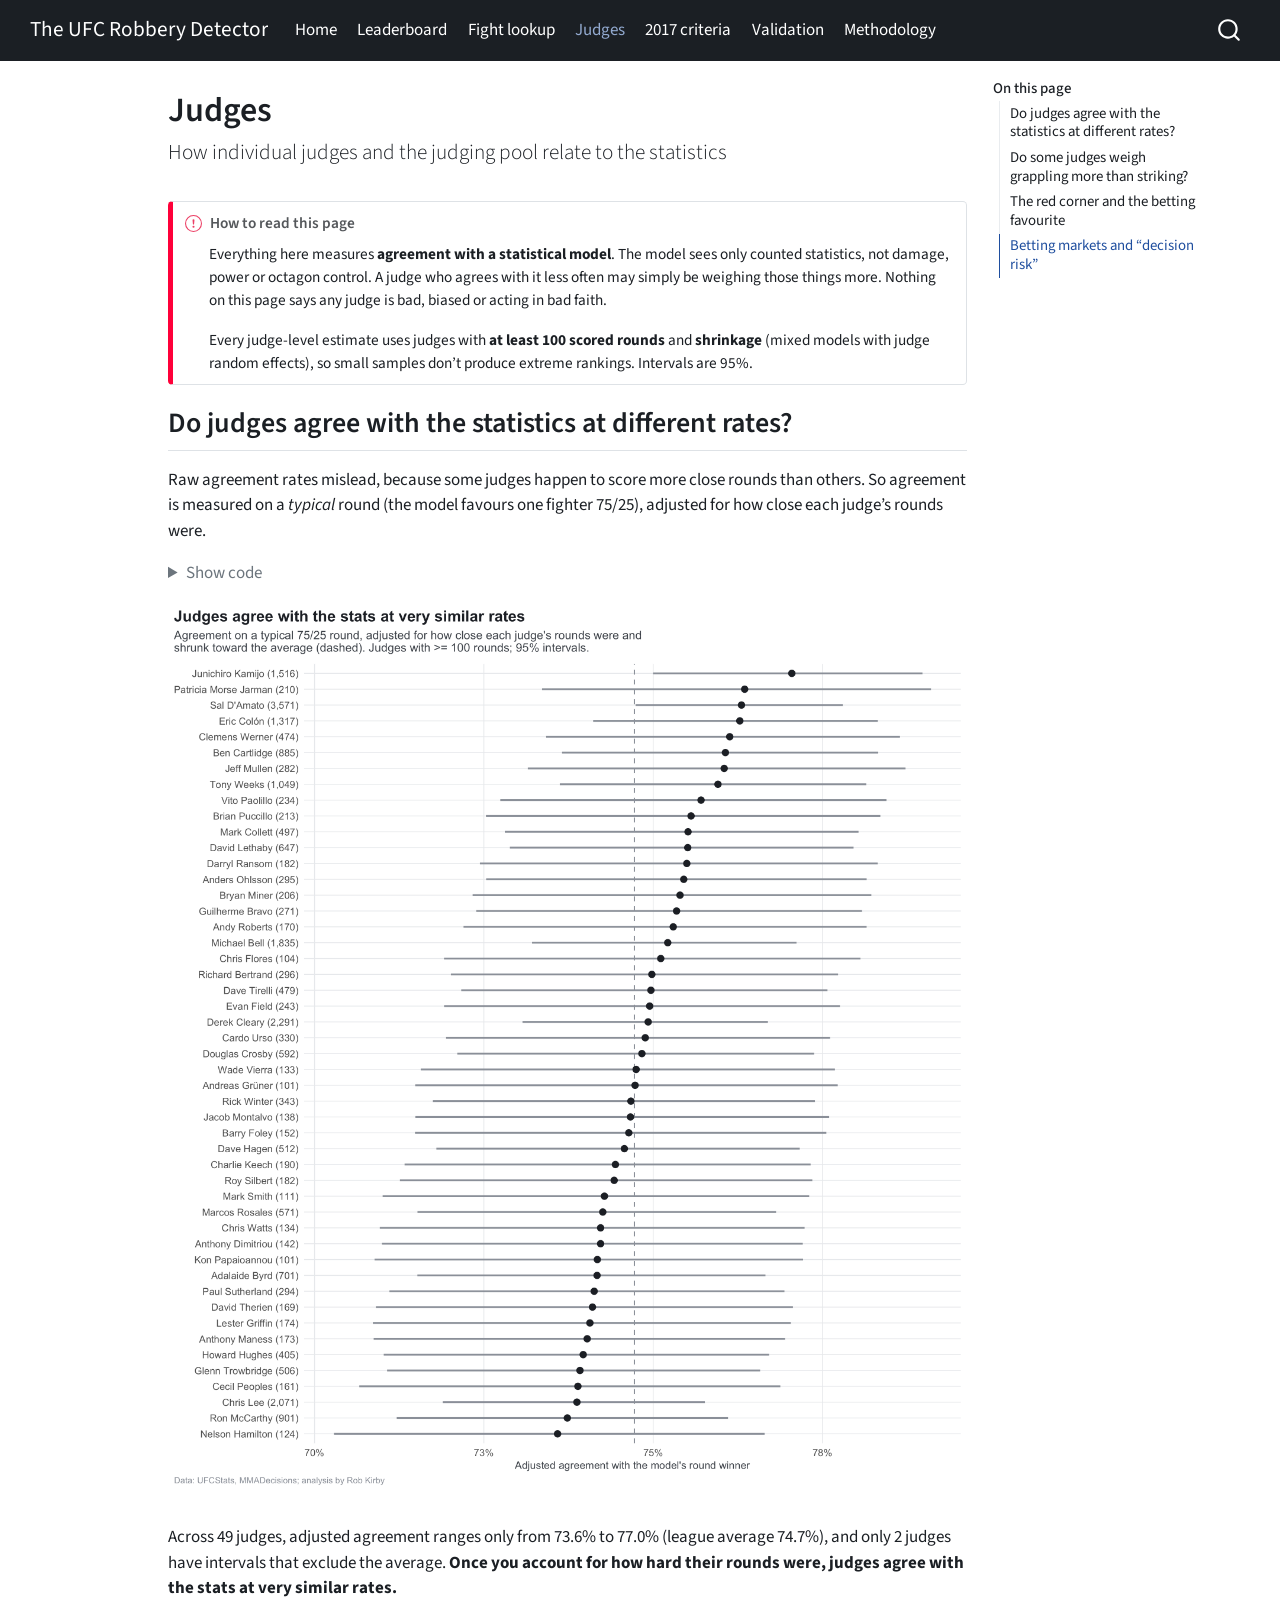
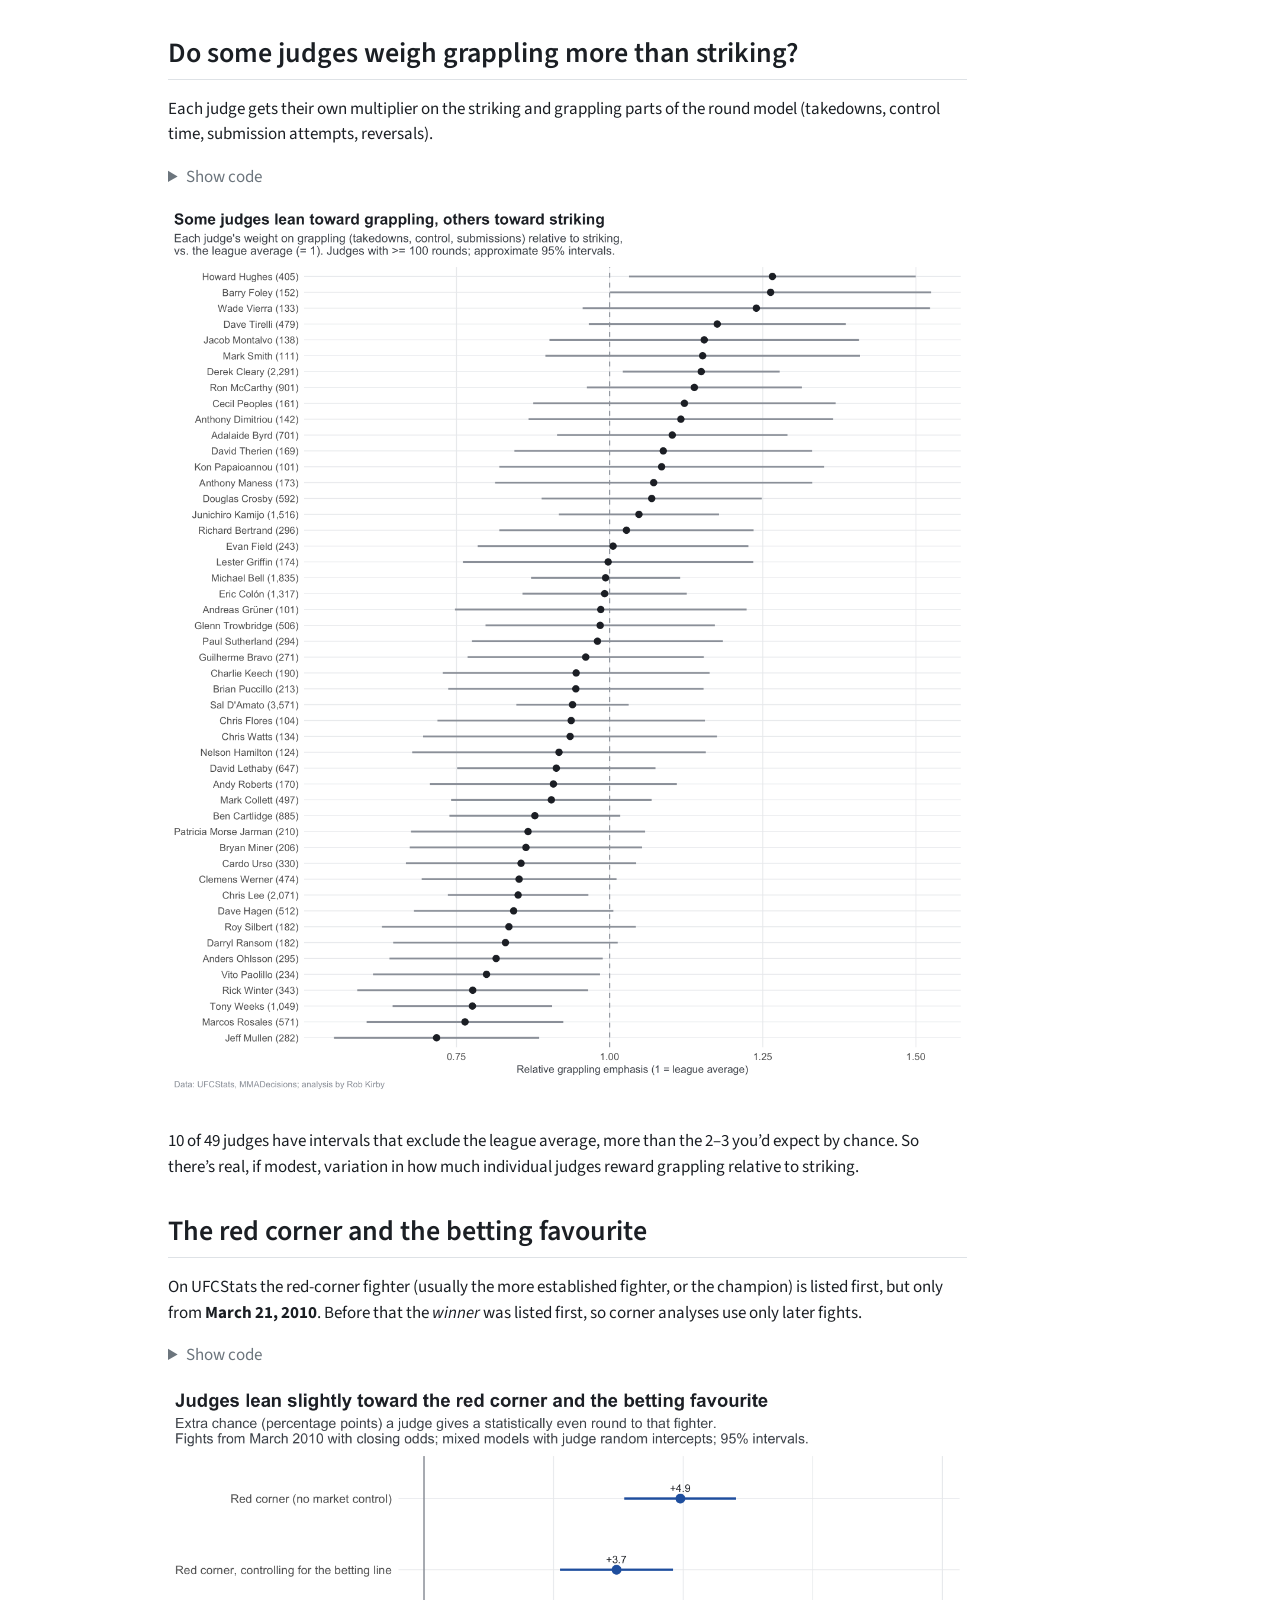
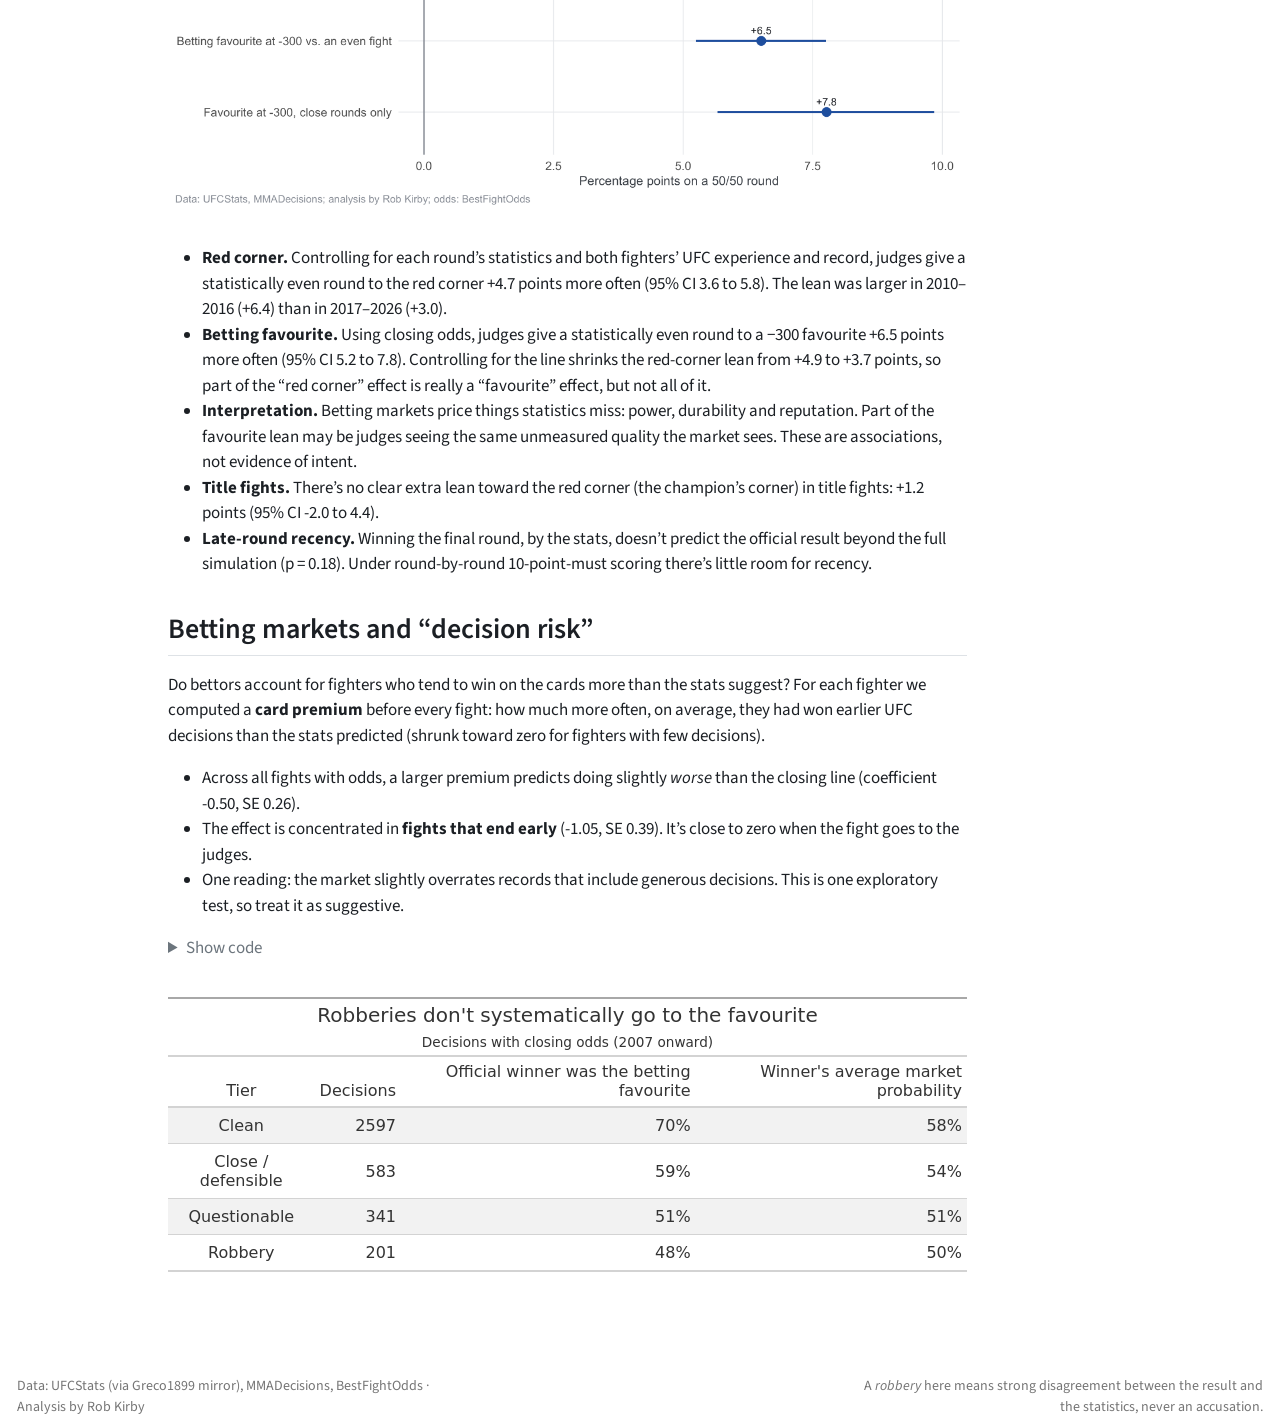
==== commit 08434fa5: "Fix tie wording in fight explanations; record start-date sensitivity check Co-Authored-By: Claude Op" ====
--- a/docs/judges.html
+++ b/docs/judges.html
@@ -298,23 +298,23 @@
 <span id="cb4-6"><a href="#cb4-6" aria-hidden="true" tabindex="-1"></a>             <span class="at">subtitle =</span> <span class="st">"Decisions with closing odds (2007 onward)"</span>)</span></code></pre></div><button title="Copy to Clipboard" class="code-copy-button"><i class="bi"></i></button></div>
 </details>
 <div class="cell-output-display">
-<div id="ylpizyqagm" style="padding-left:0px;padding-right:0px;padding-top:10px;padding-bottom:10px;overflow-x:auto;overflow-y:auto;width:auto;height:auto;">
-<style>#ylpizyqagm table {
+<div id="zpmihmgixx" style="padding-left:0px;padding-right:0px;padding-top:10px;padding-bottom:10px;overflow-x:auto;overflow-y:auto;width:auto;height:auto;">
+<style>#zpmihmgixx table {
   font-family: system-ui, 'Segoe UI', Roboto, Helvetica, Arial, sans-serif, 'Apple Color Emoji', 'Segoe UI Emoji', 'Segoe UI Symbol', 'Noto Color Emoji';
   -webkit-font-smoothing: antialiased;
   -moz-osx-font-smoothing: grayscale;
 }
 
-#ylpizyqagm thead, #ylpizyqagm tbody, #ylpizyqagm tfoot, #ylpizyqagm tr, #ylpizyqagm td, #ylpizyqagm th {
+#zpmihmgixx thead, #zpmihmgixx tbody, #zpmihmgixx tfoot, #zpmihmgixx tr, #zpmihmgixx td, #zpmihmgixx th {
   border-style: none;
 }
 
-#ylpizyqagm p {
+#zpmihmgixx p {
   margin: 0;
   padding: 0;
 }
 
-#ylpizyqagm .gt_table {
+#zpmihmgixx .gt_table {
   display: table;
   border-collapse: collapse;
   line-height: normal;
@@ -340,12 +340,12 @@
   border-left-color: #D3D3D3;
 }
 
-#ylpizyqagm .gt_caption {
+#zpmihmgixx .gt_caption {
   padding-top: 4px;
   padding-bottom: 4px;
 }
 
-#ylpizyqagm .gt_title {
+#zpmihmgixx .gt_title {
   color: #333333;
   font-size: 125%;
   font-weight: initial;
@@ -357,7 +357,7 @@
   border-bottom-width: 0;
 }
 
-#ylpizyqagm .gt_subtitle {
+#zpmihmgixx .gt_subtitle {
   color: #333333;
   font-size: 85%;
   font-weight: initial;
@@ -369,7 +369,7 @@
   border-top-width: 0;
 }
 
-#ylpizyqagm .gt_heading {
+#zpmihmgixx .gt_heading {
   background-color: #FFFFFF;
   text-align: center;
   border-bottom-color: #FFFFFF;
@@ -381,13 +381,13 @@
   border-right-color: #D3D3D3;
 }
 
-#ylpizyqagm .gt_bottom_border {
+#zpmihmgixx .gt_bottom_border {
   border-bottom-style: solid;
   border-bottom-width: 2px;
   border-bottom-color: #D3D3D3;
 }
 
-#ylpizyqagm .gt_col_headings {
+#zpmihmgixx .gt_col_headings {
   border-top-style: solid;
   border-top-width: 2px;
   border-top-color: #D3D3D3;
@@ -402,7 +402,7 @@
   border-right-color: #D3D3D3;
 }
 
-#ylpizyqagm .gt_col_heading {
+#zpmihmgixx .gt_col_heading {
   color: #333333;
   background-color: #FFFFFF;
   font-size: 100%;
@@ -422,7 +422,7 @@
   overflow-x: hidden;
 }
 
-#ylpizyqagm .gt_column_spanner_outer {
+#zpmihmgixx .gt_column_spanner_outer {
   color: #333333;
   background-color: #FFFFFF;
   font-size: 100%;
@@ -434,15 +434,15 @@
   padding-right: 4px;
 }
 
-#ylpizyqagm .gt_column_spanner_outer:first-child {
+#zpmihmgixx .gt_column_spanner_outer:first-child {
   padding-left: 0;
 }
 
-#ylpizyqagm .gt_column_spanner_outer:last-child {
+#zpmihmgixx .gt_column_spanner_outer:last-child {
   padding-right: 0;
 }
 
-#ylpizyqagm .gt_column_spanner {
+#zpmihmgixx .gt_column_spanner {
   border-bottom-style: solid;
   border-bottom-width: 2px;
   border-bottom-color: #D3D3D3;
@@ -454,11 +454,11 @@
   width: 100%;
 }
 
-#ylpizyqagm .gt_spanner_row {
+#zpmihmgixx .gt_spanner_row {
   border-bottom-style: hidden;
 }
 
-#ylpizyqagm .gt_group_heading {
+#zpmihmgixx .gt_group_heading {
   padding-top: 8px;
   padding-bottom: 8px;
   padding-left: 5px;
@@ -484,7 +484,7 @@
   text-align: left;
 }
 
-#ylpizyqagm .gt_empty_group_heading {
+#zpmihmgixx .gt_empty_group_heading {
   padding: 0.5px;
   color: #333333;
   background-color: #FFFFFF;
@@ -499,15 +499,15 @@
   vertical-align: middle;
 }
 
-#ylpizyqagm .gt_from_md > :first-child {
+#zpmihmgixx .gt_from_md > :first-child {
   margin-top: 0;
 }
 
-#ylpizyqagm .gt_from_md > :last-child {
+#zpmihmgixx .gt_from_md > :last-child {
   margin-bottom: 0;
 }
 
-#ylpizyqagm .gt_row {
+#zpmihmgixx .gt_row {
   padding-top: 8px;
   padding-bottom: 8px;
   padding-left: 5px;
@@ -526,7 +526,7 @@
   overflow-x: hidden;
 }
 
-#ylpizyqagm .gt_stub {
+#zpmihmgixx .gt_stub {
   color: #333333;
   background-color: #FFFFFF;
   font-size: 100%;
@@ -539,7 +539,7 @@
   padding-right: 5px;
 }
 
-#ylpizyqagm .gt_stub_row_group {
+#zpmihmgixx .gt_stub_row_group {
   color: #333333;
   background-color: #FFFFFF;
   font-size: 100%;
@@ -553,15 +553,15 @@
   vertical-align: top;
 }
 
-#ylpizyqagm .gt_row_group_first td {
+#zpmihmgixx .gt_row_group_first td {
   border-top-width: 2px;
 }
 
-#ylpizyqagm .gt_row_group_first th {
+#zpmihmgixx .gt_row_group_first th {
   border-top-width: 2px;
 }
 
-#ylpizyqagm .gt_summary_row {
+#zpmihmgixx .gt_summary_row {
   color: #333333;
   background-color: #FFFFFF;
   text-transform: inherit;
@@ -571,16 +571,16 @@
   padding-right: 5px;
 }
 
-#ylpizyqagm .gt_first_summary_row {
+#zpmihmgixx .gt_first_summary_row {
   border-top-style: solid;
   border-top-color: #D3D3D3;
 }
 
-#ylpizyqagm .gt_first_summary_row.thick {
+#zpmihmgixx .gt_first_summary_row.thick {
   border-top-width: 2px;
 }
 
-#ylpizyqagm .gt_last_summary_row {
+#zpmihmgixx .gt_last_summary_row {
   padding-top: 8px;
   padding-bottom: 8px;
   padding-left: 5px;
@@ -590,7 +590,7 @@
   border-bottom-color: #D3D3D3;
 }
 
-#ylpizyqagm .gt_grand_summary_row {
+#zpmihmgixx .gt_grand_summary_row {
   color: #333333;
   background-color: #FFFFFF;
   text-transform: inherit;
@@ -600,7 +600,7 @@
   padding-right: 5px;
 }
 
-#ylpizyqagm .gt_first_grand_summary_row {
+#zpmihmgixx .gt_first_grand_summary_row {
   padding-top: 8px;
   padding-bottom: 8px;
   padding-left: 5px;
@@ -610,7 +610,7 @@
   border-top-color: #D3D3D3;
 }
 
-#ylpizyqagm .gt_last_grand_summary_row_top {
+#zpmihmgixx .gt_last_grand_summary_row_top {
   padding-top: 8px;
   padding-bottom: 8px;
   padding-left: 5px;
@@ -620,11 +620,11 @@
   border-bottom-color: #D3D3D3;
 }
 
-#ylpizyqagm .gt_striped {
+#zpmihmgixx .gt_striped {
   background-color: rgba(128, 128, 128, 0.05);
 }
 
-#ylpizyqagm .gt_table_body {
+#zpmihmgixx .gt_table_body {
   border-top-style: solid;
   border-top-width: 2px;
   border-top-color: #D3D3D3;
@@ -633,7 +633,7 @@
   border-bottom-color: #D3D3D3;
 }
 
-#ylpizyqagm .gt_footnotes {
+#zpmihmgixx .gt_footnotes {
   color: #333333;
   background-color: #FFFFFF;
   border-bottom-style: none;
@@ -647,7 +647,7 @@
   border-right-color: #D3D3D3;
 }
 
-#ylpizyqagm .gt_footnote {
+#zpmihmgixx .gt_footnote {
   margin: 0px;
   font-size: 90%;
   padding-top: 4px;
@@ -656,7 +656,7 @@
   padding-right: 5px;
 }
 
-#ylpizyqagm .gt_sourcenotes {
+#zpmihmgixx .gt_sourcenotes {
   color: #333333;
   background-color: #FFFFFF;
   border-bottom-style: none;
@@ -670,7 +670,7 @@
   border-right-color: #D3D3D3;
 }
 
-#ylpizyqagm .gt_sourcenote {
+#zpmihmgixx .gt_sourcenote {
   font-size: 90%;
   padding-top: 4px;
   padding-bottom: 4px;
@@ -678,72 +678,72 @@
   padding-right: 5px;
 }
 
-#ylpizyqagm .gt_left {
+#zpmihmgixx .gt_left {
   text-align: left;
 }
 
-#ylpizyqagm .gt_center {
+#zpmihmgixx .gt_center {
   text-align: center;
 }
 
-#ylpizyqagm .gt_right {
+#zpmihmgixx .gt_right {
   text-align: right;
   font-variant-numeric: tabular-nums;
 }
 
-#ylpizyqagm .gt_font_normal {
+#zpmihmgixx .gt_font_normal {
   font-weight: normal;
 }
 
-#ylpizyqagm .gt_font_bold {
+#zpmihmgixx .gt_font_bold {
   font-weight: bold;
 }
 
-#ylpizyqagm .gt_font_italic {
+#zpmihmgixx .gt_font_italic {
   font-style: italic;
 }
 
-#ylpizyqagm .gt_super {
+#zpmihmgixx .gt_super {
   font-size: 65%;
 }
 
-#ylpizyqagm .gt_footnote_marks {
+#zpmihmgixx .gt_footnote_marks {
   font-size: 75%;
   vertical-align: 0.4em;
   position: initial;
 }
 
-#ylpizyqagm .gt_asterisk {
+#zpmihmgixx .gt_asterisk {
   font-size: 100%;
   vertical-align: 0;
 }
 
-#ylpizyqagm .gt_indent_1 {
+#zpmihmgixx .gt_indent_1 {
   text-indent: 5px;
 }
 
-#ylpizyqagm .gt_indent_2 {
+#zpmihmgixx .gt_indent_2 {
   text-indent: 10px;
 }
 
-#ylpizyqagm .gt_indent_3 {
+#zpmihmgixx .gt_indent_3 {
   text-indent: 15px;
 }
 
-#ylpizyqagm .gt_indent_4 {
+#zpmihmgixx .gt_indent_4 {
   text-indent: 20px;
 }
 
-#ylpizyqagm .gt_indent_5 {
+#zpmihmgixx .gt_indent_5 {
   text-indent: 25px;
 }
 
-#ylpizyqagm .katex-display {
+#zpmihmgixx .katex-display {
   display: inline-flex !important;
   margin-bottom: 0.75em !important;
 }
 
-#ylpizyqagm div.Reactable > div.rt-table > div.rt-thead > div.rt-tr.rt-tr-group-header > div.rt-th-group:after {
+#zpmihmgixx div.Reactable > div.rt-table > div.rt-thead > div.rt-tr.rt-tr-group-header > div.rt-th-group:after {
   height: 0px !important;
 }
 </style>
